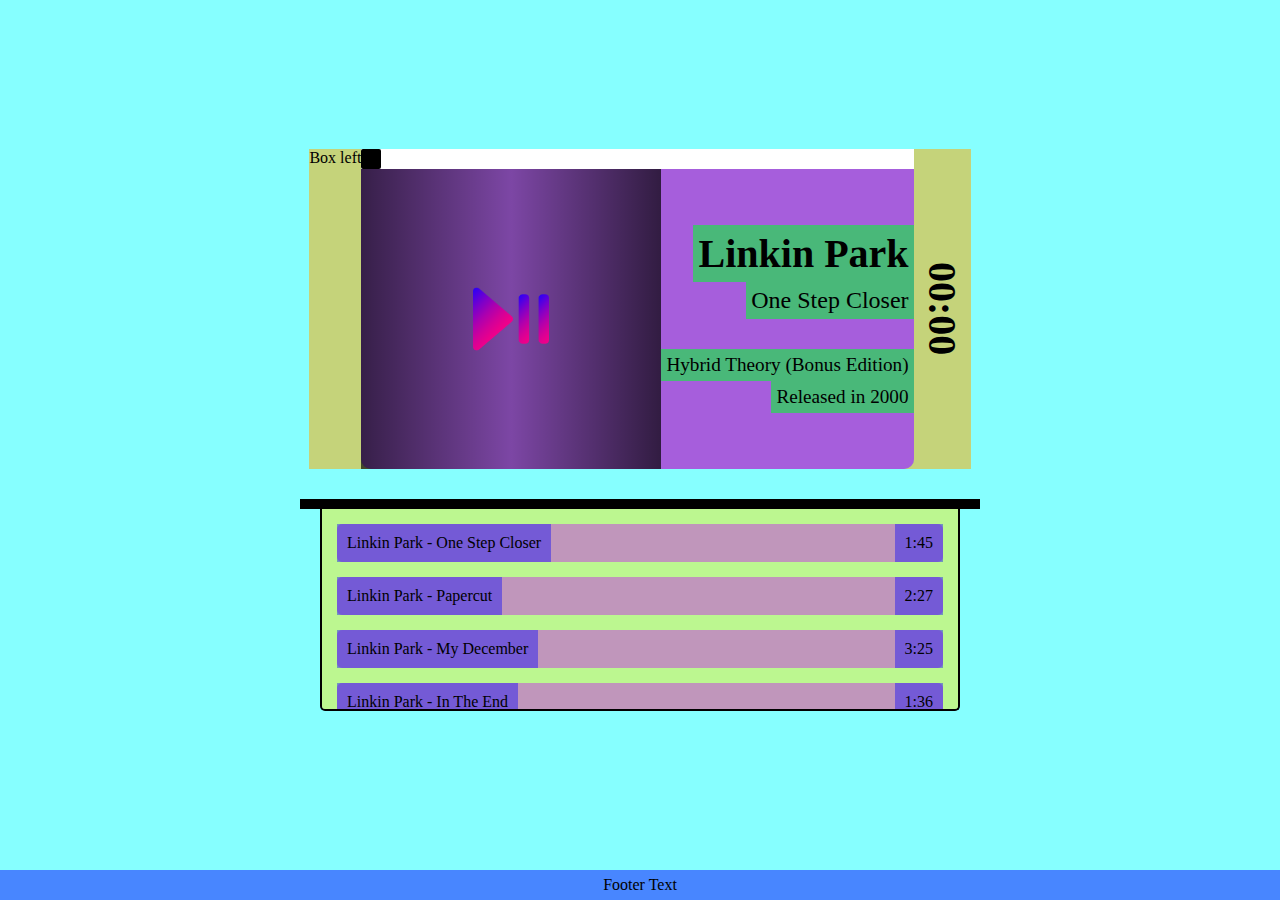
==== public/index.html @ 37a7a3bc "Add functional music player" ====
<!DOCTYPE html>
<html lang="en">
  <head>
    <meta charset="UTF-8" />
    <meta http-equiv="X-UA-Compatible" content="IE=edge" />
    <meta name="viewport" content="width=device-width, initial-scale=1.0" />
    <title>Music App</title>
    <link href="/public/css/player.css" type="text/css" rel="stylesheet" />
    <link href="/public/css/index.css" type="text/css" rel="stylesheet" />
  </head>
  <body>
    <main>
      <!-- PLAYER -->
      <div id="player-wrapper">
        <div id="box-left">Box left</div>

        <!-- CURRENTLY PLAYING -->
        <div id="playing-wrapper">
          <!-- PLAYING BAR-->
          <div id="bar">
            <div class="audio-player">
              <!-- <div class="track-title">Facts</div> -->
              <div id="seekObjContainer">
                <div id="timeline1">
                  <div
                    id="seekObj1"
                    class="playhead"
                    style="margin-left: 0px"
                  ></div>
                </div>
              </div>
              <!-- <small class="start-time"></small> -->
              <!-- <div class="play-pause">play</div> -->
              <!-- <small class="end-time"></small> -->
              <div class="audio-wrapper">
                <audio id="player2" preload="auto">
                  <source src="/public/tracks/track1.mp3" type="audio/mp3" />
                </audio>
              </div>
            </div>
          </div>
          <!-- PLAYING CONTENT-->
          <div id="playing-content">
            <!-- track image -->
            <div id="playing-image">
              <div class="play-pause">
                <img src="/public/img/playpause.png" />
              </div>
            </div>
            <!-- track info -->
            <div id="playing-track">
              <div id="current-artist">Linkin Park</div>
              <div id="current-title">One Step Closer</div>
              <div id="current-album">Hybrid Theory (Bonus Edition)</div>
              <div id="current-release">Released in 2000</div>
            </div>
          </div>
        </div>

        <div id="box-right"><label class="start-time">00:00</label></div>
      </div>

      <!-- PLAYLIST -->
      <div id="playlist-wrapper">
        <!-- SONGS -->
        <div id="song-wrapper">
          <div class="song">
            <div class="song-component">Linkin Park - One Step Closer</div>
            <div class="song-component">1:45</div>
          </div>

          <div class="song">
            <div class="song-component">Linkin Park - Papercut</div>
            <div class="song-component">2:27</div>
          </div>

          <div class="song">
            <div class="song-component">Linkin Park - My December</div>
            <div class="song-component">3:25</div>
          </div>

          <div class="song">
            <div class="song-component">Linkin Park - In The End</div>
            <div class="song-component">1:36</div>
          </div>
        </div>
      </div>
    </main>
    <footer>Footer Text</footer>
  </body>

  <script
    src="https://code.jquery.com/jquery-3.6.3.min.js"
    type="text/javascript"
  ></script>
  <script src="/public/js/index.js" type="text/javascript"></script>
</html>
---- public/css/player.css ----
div#timeline1 {
  width: 100%;
  background: rgb(255, 255, 255);
  display: block;
}

div#seekObj1 {
  width: 20px;
  height: 20px;
  background: #000;
  border-radius: 10%;
}

.play-pause {
  height: 300px;
  width: 300px;
  margin: 0 auto;
  text-align: center;
  display: flex;
  justify-content: center;
  align-items: center;
  background: rgb(0, 0, 0);
  background: linear-gradient(
    90deg,
    rgba(0, 0, 0, 0.6698880235688025) 0%,
    rgba(0, 0, 0, 0.2497199563419118) 50%,
    rgba(0, 0, 0, 0.7035014689469538) 100%
  );
}
.play-pause img {
  width: 80px;
  height: 80px;
}
---- public/css/index.css ----
html,
body {
  height: 100%;
  margin: 0;
  scroll-behavior: smooth;
}
body {
  min-width: 330px;
  overflow: auto;
  -webkit-user-select: none; /* Safari */
  -moz-user-select: none; /* Firefox */
  -ms-user-select: none; /* IE10+/Edge */
  user-select: none; /* Standard */
}

main {
  min-height: 100%;
  margin-bottom: -30px;
  display: flex;
  flex-direction: column;
  align-content: center;
  align-items: center;
  flex-wrap: nowrap;
  justify-content: center;

  background-color: rgba(0, 255, 255, 0.473);
}

footer {
  height: 30px;
  text-align: center;
  line-height: 30px;
  background-color: rgba(4, 0, 255, 0.473);
}

#player-wrapper,
#playlist-wrapper {
  margin: 10px;
}

/* Player */
#player-wrapper {
  margin-bottom: 20px;
  display: flex;
  flex-direction: row;
  justify-content: center;
  flex-wrap: nowrap;
}

#box-left,
#box-right,
#playing-wrapper {
  background-color: rgba(255, 170, 0, 0.521);
}

/* Box - Left/Right */
#box-right {
  padding: 5px;

  writing-mode: vertical-lr;
  font-size: 2.5rem;
  text-align: center;
  font-weight: bold;
}

/* Player - Playing */
#playing-wrapper {
  display: flex;
  flex-direction: column;
  justify-content: center;
}

#bar,
#playing-content {
  background-color: rgba(0, 145, 255, 0.508);
}

/* Player - Playing Content */
#playing-content {
  display: flex;
  flex-direction: row;
  justify-content: center;
  flex-wrap: wrap;

  border-bottom-left-radius: 10px;
  border-bottom-right-radius: 10px;
}

#playing-image,
#playing-track {
  background-color: rgba(247, 0, 255, 0.467);
}

/* Player - Image */
#playing-image {
  width: 300px;
  height: 300px;

  background-image: url("/public/img/cover.jpg");
  background-size: cover;
  background-repeat: no-repeat;
  border-bottom-left-radius: 10px;
}

/* Player - Track Info */
#playing-track {
  max-width: 350px;
  min-width: 180px;

  display: flex;
  flex-direction: column;
  justify-content: center;
  align-content: center;
  flex-wrap: nowrap;
  align-items: flex-end;

  border-bottom-right-radius: 10px;
}

#playing-track div {
  padding: 5px;
  background-color: rgba(0, 255, 42, 0.562);
}

/* Playing track components */
#current-artist {
  font-size: 2.5rem;
  font-weight: bold;
}
#current-title {
  font-size: 1.5rem;
  margin-bottom: 30px;
}
#current-album,
#current-release {
  font-size: 1.2rem;
}

/* Playlist */
#playlist-wrapper {
  margin-bottom: 50px;
  display: flex;
  flex-direction: column;

  border-top: 10px solid black;
}

/* Playlist - Songs */
#song-wrapper {
  max-height: 200px;
  margin-left: 20px;
  margin-right: 20px;
  overflow-x: hidden;
  overflow-y: auto;

  background-color: rgba(255, 238, 7, 0.448);
  border-bottom: 2px solid black;
  border-left: 2px solid black;
  border-right: 2px solid black;
  border-bottom-left-radius: 5px;
  border-bottom-right-radius: 5px;
}

.song {
  margin: 15px;
  display: flex;
  flex-direction: row;
  justify-content: space-between;
  flex-wrap: wrap;

  background-color: rgba(200, 0, 255, 0.393);
  border-radius: 5px;
}

.song-component {
  padding: 10px;

  background-color: rgba(0, 0, 255, 0.395);
}

@media only screen and (min-width: 730px) {
  #playlist-wrapper {
    min-width: 680px;
  }
}

@media only screen and (max-width: 730px) {
  #box-right {
    font-size: 1.5rem;
  }
  #playing-image {
    width: 220px;
    height: 220px;
    border-radius: 0px;
  }
  #playing-track {
    max-width: 220px;
    border-radius: 0px;
  }
  #current-artist,
  #current-title {
    font-size: 1.5rem;
  }
  #current-album,
  #current-release {
    font-size: 1rem;
  }
  .song {
    font-size: 1rem;
  }
}
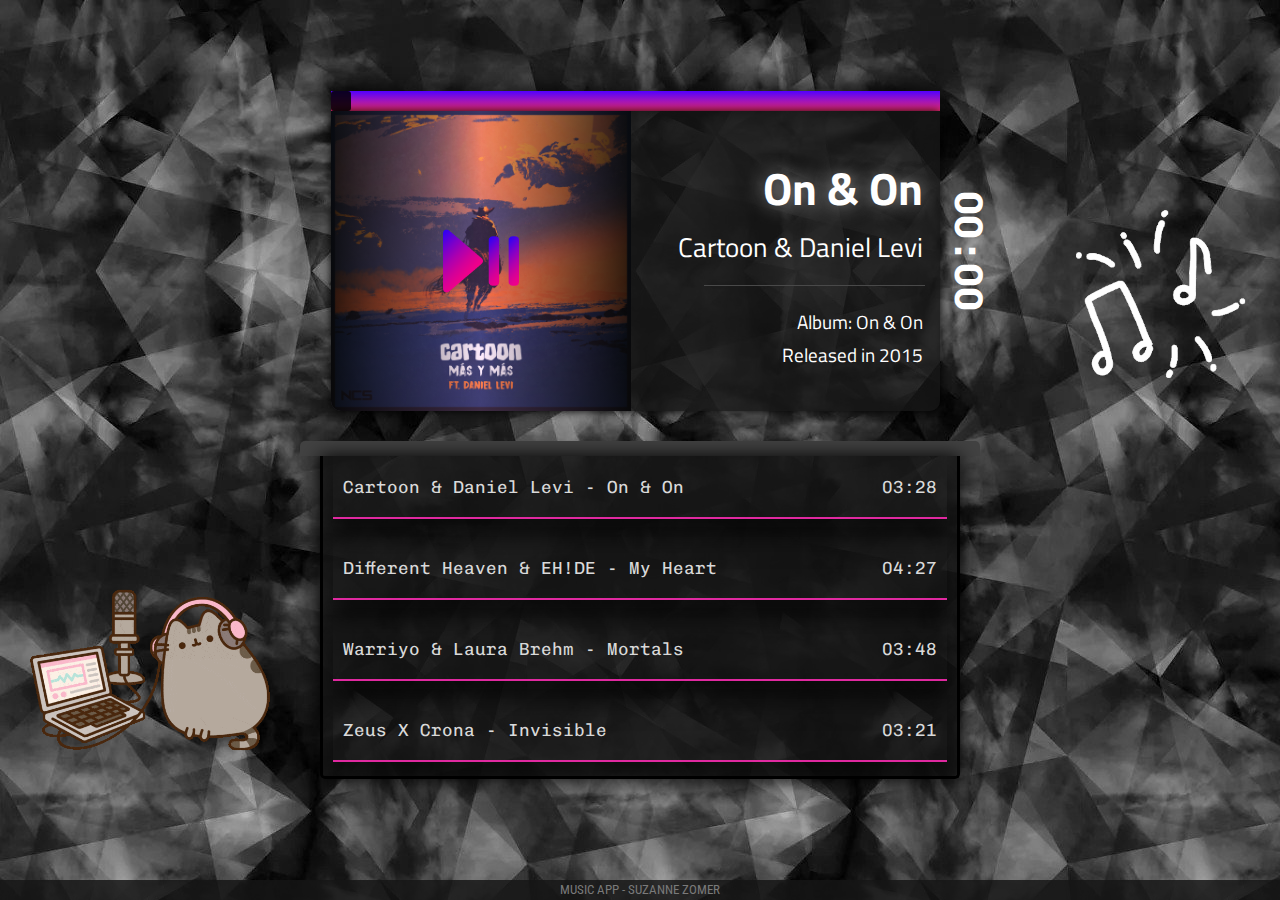
==== commit 3591629f: "Major styling and audio functionallity update" ====
--- a/public/index.html
+++ b/public/index.html
@@ -9,17 +9,22 @@
     <link href="/public/css/index.css" type="text/css" rel="stylesheet" />
   </head>
   <body>
+    <!-- ART -->
+    <div id="art1"></div>
+    <div id="art2"></div>
+
     <main>
       <!-- PLAYER -->
       <div id="player-wrapper">
-        <div id="box-left">Box left</div>
+        <!-- BOX LEFT-->
+        <div id="box-left"></div>
 
         <!-- CURRENTLY PLAYING -->
         <div id="playing-wrapper">
           <!-- PLAYING BAR-->
           <div id="bar">
+            <!-- AUDIO PLAYER-->
             <div class="audio-player">
-              <!-- <div class="track-title">Facts</div> -->
               <div id="seekObjContainer">
                 <div id="timeline1">
                   <div
@@ -29,12 +34,13 @@
                   ></div>
                 </div>
               </div>
-              <!-- <small class="start-time"></small> -->
-              <!-- <div class="play-pause">play</div> -->
-              <!-- <small class="end-time"></small> -->
               <div class="audio-wrapper">
-                <audio id="player2" preload="auto">
-                  <source src="/public/tracks/track1.mp3" type="audio/mp3" />
+                <audio loop id="player2" preload="auto">
+                  <source
+                    id="audio-source"
+                    src="/public/tracks/track1.mp3"
+                    type="audio/mp3"
+                  />
                 </audio>
               </div>
             </div>
@@ -49,49 +55,33 @@
             </div>
             <!-- track info -->
             <div id="playing-track">
-              <div id="current-artist">Linkin Park</div>
-              <div id="current-title">One Step Closer</div>
-              <div id="current-album">Hybrid Theory (Bonus Edition)</div>
-              <div id="current-release">Released in 2000</div>
+              <div id="current-title">On & On</div>
+              <div id="current-artist">Cartoon & Daniel Levi</div>
+              <div id="current-line"></div>
+              <div id="current-album">Album: On & On</div>
+              <div id="current-release">Released in 2015</div>
             </div>
           </div>
         </div>
 
+        <!-- BOX RIGHT -->
         <div id="box-right"><label class="start-time">00:00</label></div>
       </div>
 
       <!-- PLAYLIST -->
       <div id="playlist-wrapper">
         <!-- SONGS -->
-        <div id="song-wrapper">
-          <div class="song">
-            <div class="song-component">Linkin Park - One Step Closer</div>
-            <div class="song-component">1:45</div>
-          </div>
-
-          <div class="song">
-            <div class="song-component">Linkin Park - Papercut</div>
-            <div class="song-component">2:27</div>
-          </div>
-
-          <div class="song">
-            <div class="song-component">Linkin Park - My December</div>
-            <div class="song-component">3:25</div>
-          </div>
-
-          <div class="song">
-            <div class="song-component">Linkin Park - In The End</div>
-            <div class="song-component">1:36</div>
-          </div>
-        </div>
+        <div id="song-wrapper"></div>
       </div>
     </main>
-    <footer>Footer Text</footer>
+
+    <footer>Music App - Suzanne Zomer</footer>
   </body>
 
   <script
     src="https://code.jquery.com/jquery-3.6.3.min.js"
     type="text/javascript"
   ></script>
-  <script src="/public/js/index.js" type="text/javascript"></script>
+  <script src="/public/js/songs.js" type="text/javascript"></script>
+  <script src="/public/js/player.js" type="text/javascript"></script>
 </html>
--- a/public/css/player.css
+++ b/public/css/player.css
@@ -1,14 +1,22 @@
 div#timeline1 {
   width: 100%;
-  background: rgb(255, 255, 255);
   display: block;
+
+  background: rgb(195, 34, 142);
+  background: linear-gradient(
+    0deg,
+    rgba(246, 43, 118, 1) 0%,
+    rgba(81, 0, 255, 1) 100%
+  );
+  box-shadow: 0px 0px 20px black;
 }
 
 div#seekObj1 {
   width: 20px;
   height: 20px;
-  background: #000;
-  border-radius: 10%;
+
+  background: rgba(0, 0, 0, 0.853);
+  border-radius: 15%;
 }
 
 .play-pause {
@@ -19,15 +27,32 @@
   display: flex;
   justify-content: center;
   align-items: center;
-  background: rgb(0, 0, 0);
+
+  background: rgb(0, 0, 0, 0.3);
   background: linear-gradient(
     90deg,
-    rgba(0, 0, 0, 0.6698880235688025) 0%,
-    rgba(0, 0, 0, 0.2497199563419118) 50%,
-    rgba(0, 0, 0, 0.7035014689469538) 100%
+    rgba(0, 0, 0, 0.825) 0%,
+    rgba(255, 0, 242, 0.07) 50%,
+    rgba(0, 0, 0, 0.825) 100%
   );
+  border-bottom-left-radius: 10px;
+  cursor: pointer;
 }
+
+.play-pause:hover {
+  background: rgb(0, 0, 0, 0.2);
+}
+
 .play-pause img {
   width: 80px;
   height: 80px;
+  border-bottom-left-radius: 10px;
 }
+
+@media only screen and (max-width: 780px) {
+  .play-pause {
+    width: 220px;
+    height: 220px;
+    border-radius: 0px;
+  }
+}
--- a/public/css/index.css
+++ b/public/css/index.css
@@ -1,3 +1,6 @@
+@import url("https://fonts.googleapis.com/css2?family=Chivo+Mono:wght@500&display=swap");
+@import url("https://fonts.googleapis.com/css2?family=Titillium+Web&display=swap");
+@import url("https://fonts.googleapis.com/css2?family=Roboto+Condensed:wght@700&display=swap");
 html,
 body {
   height: 100%;
@@ -5,7 +8,7 @@
   scroll-behavior: smooth;
 }
 body {
-  min-width: 330px;
+  min-width: 340px;
   overflow: auto;
   -webkit-user-select: none; /* Safari */
   -moz-user-select: none; /* Firefox */
@@ -13,9 +16,26 @@
   user-select: none; /* Standard */
 }
 
+/* Scrollbar */
+::-webkit-scrollbar {
+  width: 8px;
+}
+/* Track */
+::-webkit-scrollbar-track {
+  background: #000000;
+}
+/* Handle */
+::-webkit-scrollbar-thumb {
+  background: rgb(68, 68, 68);
+}
+/* Handle on hover */
+::-webkit-scrollbar-thumb:hover {
+  background: #555;
+}
+
 main {
   min-height: 100%;
-  margin-bottom: -30px;
+  margin-bottom: -20px;
   display: flex;
   flex-direction: column;
   align-content: center;
@@ -23,14 +43,18 @@
   flex-wrap: nowrap;
   justify-content: center;
 
-  background-color: rgba(0, 255, 255, 0.473);
+  background-image: url("/public/img/bg.jpg");
 }
 
 footer {
-  height: 30px;
+  height: 20px;
   text-align: center;
-  line-height: 30px;
-  background-color: rgba(4, 0, 255, 0.473);
+  font-size: 0.8rem;
+  line-height: 20px;
+  background-color: rgba(22, 22, 22, 0.841);
+  color: rgb(122, 122, 122);
+  text-transform: uppercase;
+  font-family: "Roboto Condensed", sans-serif;
 }
 
 #player-wrapper,
@@ -48,9 +72,8 @@
 }
 
 #box-left,
-#box-right,
-#playing-wrapper {
-  background-color: rgba(255, 170, 0, 0.521);
+#box-right {
+  width: 50px;
 }
 
 /* Box - Left/Right */
@@ -61,6 +84,8 @@
   font-size: 2.5rem;
   text-align: center;
   font-weight: bold;
+  color: white;
+  font-family: "Chivo Mono", monospace;
 }
 
 /* Player - Playing */
@@ -70,11 +95,6 @@
   justify-content: center;
 }
 
-#bar,
-#playing-content {
-  background-color: rgba(0, 145, 255, 0.508);
-}
-
 /* Player - Playing Content */
 #playing-content {
   display: flex;
@@ -84,11 +104,9 @@
 
   border-bottom-left-radius: 10px;
   border-bottom-right-radius: 10px;
-}
-
-#playing-image,
-#playing-track {
-  background-color: rgba(247, 0, 255, 0.467);
+  background-color: rgba(22, 22, 22, 0.841);
+  box-shadow: 0px 0px 10px black;
+  color: rgb(255, 255, 255);
 }
 
 /* Player - Image */
@@ -96,7 +114,7 @@
   width: 300px;
   height: 300px;
 
-  background-image: url("/public/img/cover.jpg");
+  background-image: url("/public/img/track1.jpg");
   background-size: cover;
   background-repeat: no-repeat;
   border-bottom-left-radius: 10px;
@@ -104,8 +122,8 @@
 
 /* Player - Track Info */
 #playing-track {
-  max-width: 350px;
-  min-width: 180px;
+  max-width: 360px;
+  min-width: 200px;
 
   display: flex;
   flex-direction: column;
@@ -113,23 +131,32 @@
   align-content: center;
   flex-wrap: nowrap;
   align-items: flex-end;
+  text-align: end;
 
   border-bottom-right-radius: 10px;
 }
 
 #playing-track div {
-  padding: 5px;
-  background-color: rgba(0, 255, 42, 0.562);
+  padding: 2px;
+  margin-left: 45px;
+  margin-right: 15px;
+  font-family: "Titillium Web", sans-serif;
 }
 
 /* Playing track components */
+#current-title {
+  font-size: 2.8rem;
+  font-weight: bold;
+  text-shadow: 0px 0px 20px rgba(255, 255, 255, 0.566);
+}
 #current-artist {
-  font-size: 2.5rem;
-  font-weight: bold;
-}
-#current-title {
-  font-size: 1.5rem;
-  margin-bottom: 30px;
+  font-size: 1.7rem;
+  margin-bottom: 15px;
+}
+#current-line {
+  width: 70%;
+  height: 15px;
+  border-top: 1px solid rgb(73, 73, 73);
 }
 #current-album,
 #current-release {
@@ -138,53 +165,102 @@
 
 /* Playlist */
 #playlist-wrapper {
-  margin-bottom: 50px;
+  margin-bottom: 40px;
   display: flex;
   flex-direction: column;
 
-  border-top: 10px solid black;
+  border-top: 15px solid rgb(66, 66, 66);
+  border-top-left-radius: 5px;
+  border-top-right-radius: 5px;
 }
 
 /* Playlist - Songs */
 #song-wrapper {
-  max-height: 200px;
+  max-height: 320px;
   margin-left: 20px;
   margin-right: 20px;
   overflow-x: hidden;
   overflow-y: auto;
 
-  background-color: rgba(255, 238, 7, 0.448);
-  border-bottom: 2px solid black;
-  border-left: 2px solid black;
-  border-right: 2px solid black;
+  background-color: rgba(22, 22, 22, 0.841);
+  box-shadow: 0px 0px 20px black;
+  border-bottom: 3px solid black;
+  border-left: 3px solid black;
+  border-right: 3px solid black;
   border-bottom-left-radius: 5px;
   border-bottom-right-radius: 5px;
 }
 
 .song {
-  margin: 15px;
+  margin: 0px 10px;
+  padding: 10px 0px;
   display: flex;
   flex-direction: row;
   justify-content: space-between;
   flex-wrap: wrap;
 
-  background-color: rgba(200, 0, 255, 0.393);
-  border-radius: 5px;
+  font-size: 1.1rem;
+  font-family: "Chivo Mono", monospace;
+  color: white;
+  border-bottom: 2px solid rgb(246, 43, 175, 0.9);
+  box-shadow: 0px 20px 20px rgba(0, 0, 0, 0.51);
+}
+
+.song:hover {
+  background-color: rgba(255, 255, 255, 0.1);
+  background: linear-gradient(
+    0deg,
+    rgba(255, 255, 255, 0.1) 0%,
+    rgba(0, 0, 0, 0) 100%
+  );
+  cursor: pointer;
 }
 
 .song-component {
   padding: 10px;
-
-  background-color: rgba(0, 0, 255, 0.395);
-}
-
-@media only screen and (min-width: 730px) {
+  color: rgb(217, 217, 217);
+}
+
+@media only screen and (min-width: 1200px) {
+  #art1 {
+    position: fixed;
+    top: 65%;
+    left: 2%;
+    z-index: 999;
+    width: 250px;
+    height: 250px;
+    background-image: url("/public/img/music2.gif");
+    background-repeat: no-repeat;
+    background-size: 250px;
+  }
+
+  #art2 {
+    position: fixed;
+    top: 20%;
+    left: 80%;
+    z-index: 999;
+    width: 300px;
+    height: 300px;
+    background-image: url("/public/img/music.gif");
+    background-repeat: no-repeat;
+    background-size: 300px;
+  }
+}
+
+@media only screen and (min-width: 781px) {
   #playlist-wrapper {
     min-width: 680px;
   }
 }
 
-@media only screen and (max-width: 730px) {
+@media only screen and (max-width: 780px) {
+  #player-wrapper {
+    margin-bottom: 5px;
+  }
+  #box-left,
+  #box-right {
+    width: 20px;
+  }
   #box-right {
     font-size: 1.5rem;
   }
@@ -196,16 +272,37 @@
   #playing-track {
     max-width: 220px;
     border-radius: 0px;
-  }
-  #current-artist,
+    align-items: center;
+    text-align: center;
+  }
+  #playing-track div {
+    margin: 0px 5px;
+  }
   #current-title {
-    font-size: 1.5rem;
+    font-size: 1.7rem;
+  }
+  #current-artist {
+    font-size: 1.3rem;
+  }
+  #current-line {
+    height: 0;
+    width: 0;
   }
   #current-album,
   #current-release {
     font-size: 1rem;
   }
+
+  #playlist-wrapper {
+    border-top: 8px solid rgb(66, 66, 66);
+  }
+  #song-wrapper {
+    max-height: 250px;
+  }
   .song {
-    font-size: 1rem;
-  }
-}
+    font-size: 0.9rem;
+  }
+  .song-component {
+    padding: 2px;
+  }
+}
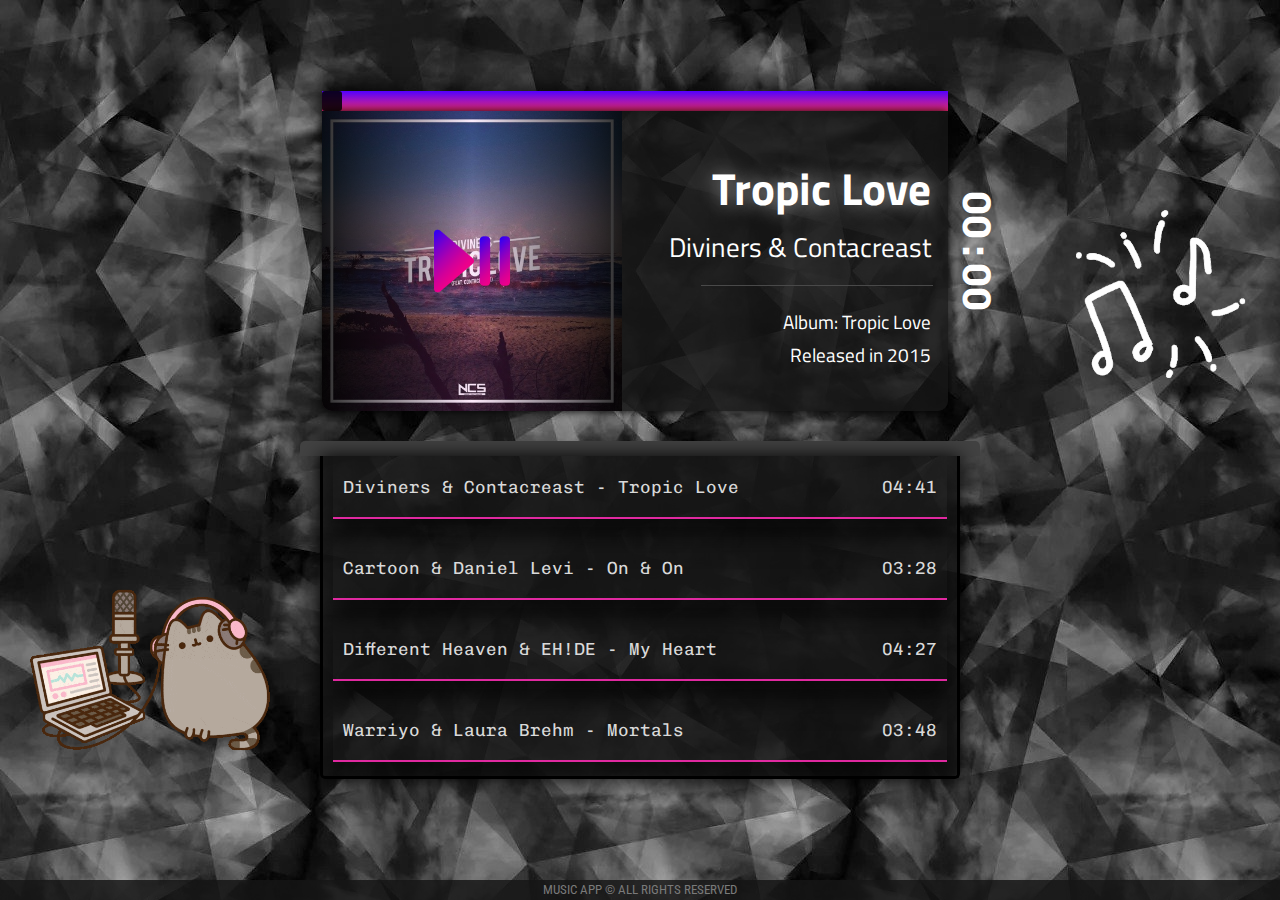
==== commit e78e9f54: "Change start track" ====
--- a/public/index.html
+++ b/public/index.html
@@ -38,7 +38,7 @@
                 <audio loop id="player2" preload="auto">
                   <source
                     id="audio-source"
-                    src="/public/tracks/track1.mp3"
+                    src="/public/tracks/track6.mp3"
                     type="audio/mp3"
                   />
                 </audio>
@@ -55,10 +55,10 @@
             </div>
             <!-- track info -->
             <div id="playing-track">
-              <div id="current-title">On & On</div>
-              <div id="current-artist">Cartoon & Daniel Levi</div>
+              <div id="current-title">Tropic Love</div>
+              <div id="current-artist">Diviners & Contacreast</div>
               <div id="current-line"></div>
-              <div id="current-album">Album: On & On</div>
+              <div id="current-album">Album: Tropic Love</div>
               <div id="current-release">Released in 2015</div>
             </div>
           </div>
@@ -75,7 +75,7 @@
       </div>
     </main>
 
-    <footer>Music App - Suzanne Zomer</footer>
+    <footer>Music App &copy; All rights reserved</footer>
   </body>
 
   <script
--- a/public/css/index.css
+++ b/public/css/index.css
@@ -1,6 +1,6 @@
-@import url("https://fonts.googleapis.com/css2?family=Chivo+Mono:wght@500&display=swap");
-@import url("https://fonts.googleapis.com/css2?family=Titillium+Web&display=swap");
-@import url("https://fonts.googleapis.com/css2?family=Roboto+Condensed:wght@700&display=swap");
+@import url('https://fonts.googleapis.com/css2?family=Chivo+Mono:wght@500&display=swap');
+@import url('https://fonts.googleapis.com/css2?family=Titillium+Web&display=swap');
+@import url('https://fonts.googleapis.com/css2?family=Roboto+Condensed:wght@700&display=swap');
 html,
 body {
   height: 100%;
@@ -43,7 +43,7 @@
   flex-wrap: nowrap;
   justify-content: center;
 
-  background-image: url("/public/img/bg.jpg");
+  background-image: url('/public/img/bg.jpg');
 }
 
 footer {
@@ -54,7 +54,7 @@
   background-color: rgba(22, 22, 22, 0.841);
   color: rgb(122, 122, 122);
   text-transform: uppercase;
-  font-family: "Roboto Condensed", sans-serif;
+  font-family: 'Roboto Condensed', sans-serif;
 }
 
 #player-wrapper,
@@ -85,7 +85,7 @@
   text-align: center;
   font-weight: bold;
   color: white;
-  font-family: "Chivo Mono", monospace;
+  font-family: 'Chivo Mono', monospace;
 }
 
 /* Player - Playing */
@@ -114,7 +114,7 @@
   width: 300px;
   height: 300px;
 
-  background-image: url("/public/img/track1.jpg");
+  background-image: url('/public/img/track6.jpg');
   background-size: cover;
   background-repeat: no-repeat;
   border-bottom-left-radius: 10px;
@@ -140,7 +140,7 @@
   padding: 2px;
   margin-left: 45px;
   margin-right: 15px;
-  font-family: "Titillium Web", sans-serif;
+  font-family: 'Titillium Web', sans-serif;
 }
 
 /* Playing track components */
@@ -200,7 +200,7 @@
   flex-wrap: wrap;
 
   font-size: 1.1rem;
-  font-family: "Chivo Mono", monospace;
+  font-family: 'Chivo Mono', monospace;
   color: white;
   border-bottom: 2px solid rgb(246, 43, 175, 0.9);
   box-shadow: 0px 20px 20px rgba(0, 0, 0, 0.51);
@@ -229,7 +229,7 @@
     z-index: 999;
     width: 250px;
     height: 250px;
-    background-image: url("/public/img/music2.gif");
+    background-image: url('/public/img/music2.gif');
     background-repeat: no-repeat;
     background-size: 250px;
   }
@@ -241,7 +241,7 @@
     z-index: 999;
     width: 300px;
     height: 300px;
-    background-image: url("/public/img/music.gif");
+    background-image: url('/public/img/music.gif');
     background-repeat: no-repeat;
     background-size: 300px;
   }
@@ -259,7 +259,7 @@
   }
   #box-left,
   #box-right {
-    width: 20px;
+    min-width: 10px;
   }
   #box-right {
     font-size: 1.5rem;
